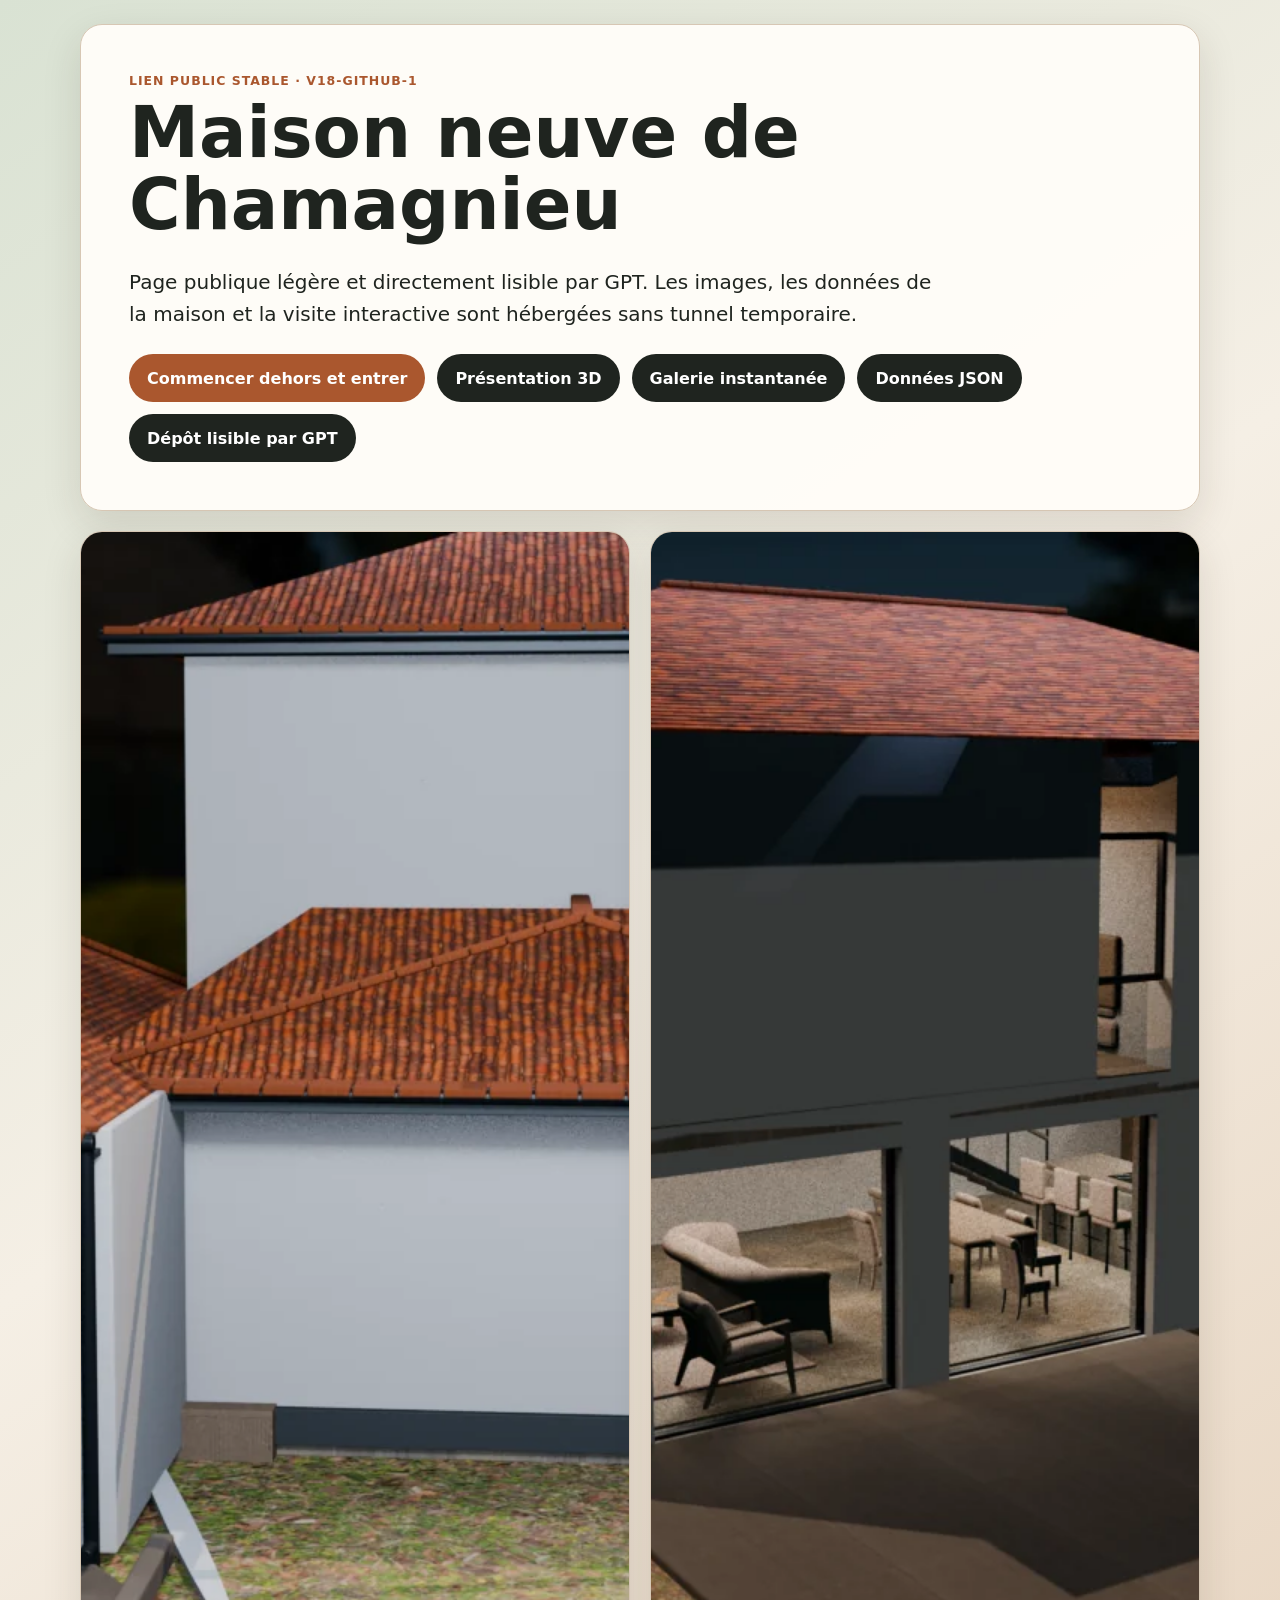
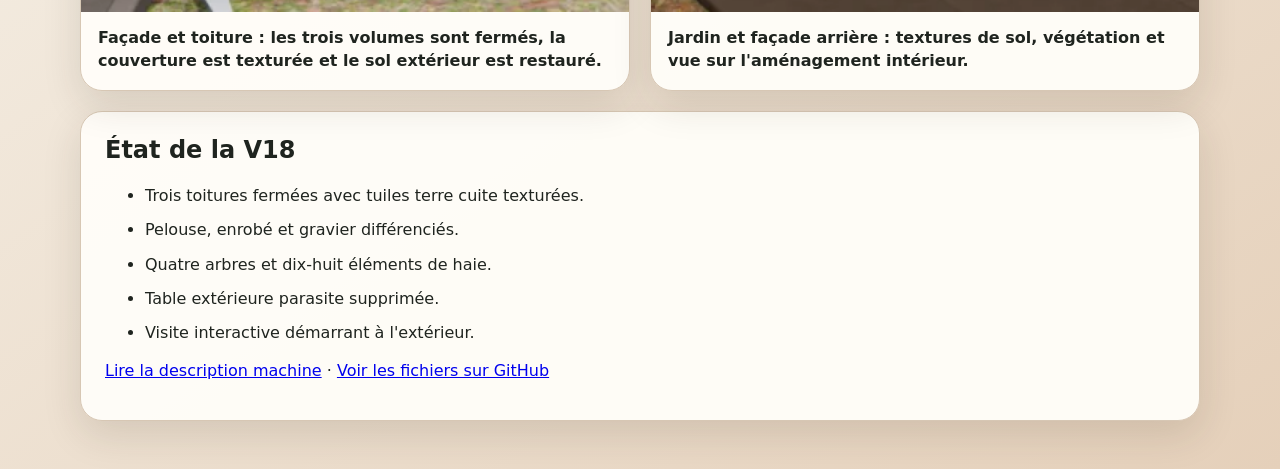
==== index.html @ 70bec7d0 "Publier la maison Chamagnieu V18 pour GPT" ====
<!doctype html>
<html lang="fr">
<head>
<meta charset="utf-8"><meta name="viewport" content="width=device-width,initial-scale=1,viewport-fit=cover">
<title>Maison de Chamagnieu V18</title>
<meta name="description" content="Maison de Chamagnieu V18 : toiture complète, sols extérieurs texturés, images directes et visite 3D depuis l'extérieur.">
<link rel="canonical" href="https://ramanaru.github.io/chamagnieu/"><meta property="og:type" content="website"><meta property="og:title" content="Maison de Chamagnieu V18"><meta property="og:description" content="Page publique stable avec images directes et visite 3D."><meta property="og:image" content="https://ramanaru.github.io/chamagnieu/images/v18-facade-roof-ground.webp"><meta property="og:url" content="https://ramanaru.github.io/chamagnieu/">
<script type="application/ld+json">{"@context": "https://schema.org", "@type": "House", "name": "Maison neuve de Chamagnieu — logement 6", "description": "Maison V18 avec toiture complète, sols extérieurs restaurés, textures, arbres, haies et visite commençant à l’extérieur.", "url": "https://ramanaru.github.io/chamagnieu/", "image": ["https://ramanaru.github.io/chamagnieu/images/v18-facade-roof-ground.webp", "https://ramanaru.github.io/chamagnieu/images/v18-jardin-textures.webp"], "subjectOf": {"@type": "3DModel", "name": "Chamagnieu V18", "encodingFormat": "model/gltf-binary", "contentUrl": "https://raw.githubusercontent.com/ramanaru/chamagnieu/main/shared/Chamagnieu_V18_ROOF_GROUND_REALISM.glb"}}</script>
<style>
:root{--ink:#1f241f;--paper:#f5efe5;--card:#fffdf8;--accent:#aa572e;--line:#d7c7b4}*{box-sizing:border-box}body{margin:0;font-family:Inter,system-ui,-apple-system,"Segoe UI",sans-serif;color:var(--ink);background:linear-gradient(145deg,#d9e2d3,var(--paper) 44%,#e5d0ba)}main{width:min(1120px,calc(100% - 28px));margin:24px auto 48px}header,.card{background:rgba(255,253,248,.97);border:1px solid var(--line);border-radius:22px;box-shadow:0 14px 38px rgba(48,38,25,.13)}header{padding:clamp(22px,5vw,48px)}.eyebrow{margin:0 0 10px;color:var(--accent);font-weight:800;letter-spacing:.08em;text-transform:uppercase;font-size:.78rem}h1{margin:.1em 0 .35em;font-size:clamp(2rem,5.5vw,4.5rem);line-height:1.02}.lead{max-width:820px;font-size:clamp(1rem,2vw,1.25rem);line-height:1.6}nav{display:flex;flex-wrap:wrap;gap:12px;margin-top:24px}a.button{display:inline-flex;min-height:48px;align-items:center;justify-content:center;padding:12px 18px;border-radius:999px;background:var(--ink);color:#fff;text-decoration:none;font-weight:750}a.primary{background:var(--accent)}.grid{display:grid;grid-template-columns:repeat(2,minmax(0,1fr));gap:20px;margin-top:20px}figure{margin:0;overflow:hidden}figure img{display:block;width:100%;aspect-ratio:4/3;object-fit:cover;background:#ddd}figcaption{padding:15px 17px 18px;font-weight:700;line-height:1.4}.details{margin-top:20px;padding:24px}.details h2{margin-top:0}.details li{margin:.7em 0;line-height:1.45}@media(max-width:740px){main{width:min(100% - 18px,1120px);margin-top:9px}.grid{grid-template-columns:1fr}header,.card{border-radius:16px}nav a{width:100%}}
</style></head>
<body><main><header><p class="eyebrow">Lien public stable · V18-GITHUB-1</p><h1>Maison neuve de Chamagnieu</h1><p class="lead">Page publique légère et directement lisible par GPT. Les images, les données de la maison et la visite interactive sont hébergées sans tunnel temporaire.</p><nav aria-label="Accès à la maison"><a class="button primary" href="./visite/">Commencer dehors et entrer</a><a class="button" href="./presentation/">Présentation 3D</a><a class="button" href="./rapide/">Galerie instantanée</a><a class="button" href="./house.json">Données JSON</a><a class="button" href="https://github.com/ramanaru/chamagnieu">Dépôt lisible par GPT</a></nav></header>
<section class="grid" aria-label="Images de la maison"><figure class="card"><img src="./images/v18-facade-roof-ground.webp" alt="Maison de Chamagnieu avec toiture complète en tuiles et sols extérieurs texturés" width="1440" height="1080"><figcaption>Façade et toiture : les trois volumes sont fermés, la couverture est texturée et le sol extérieur est restauré.</figcaption></figure><figure class="card"><img src="./images/v18-jardin-textures.webp" alt="Jardin et façade arrière de la maison de Chamagnieu" width="1440" height="1080"><figcaption>Jardin et façade arrière : textures de sol, végétation et vue sur l'aménagement intérieur.</figcaption></figure></section>
<section class="card details"><h2>État de la V18</h2><ul><li>Trois toitures fermées avec tuiles terre cuite texturées.</li><li>Pelouse, enrobé et gravier différenciés.</li><li>Quatre arbres et dix-huit éléments de haie.</li><li>Table extérieure parasite supprimée.</li><li>Visite interactive démarrant à l'extérieur.</li></ul><p><a href="./house.json">Lire la description machine</a> · <a href="https://github.com/ramanaru/chamagnieu">Voir les fichiers sur GitHub</a></p></section></main></body></html>
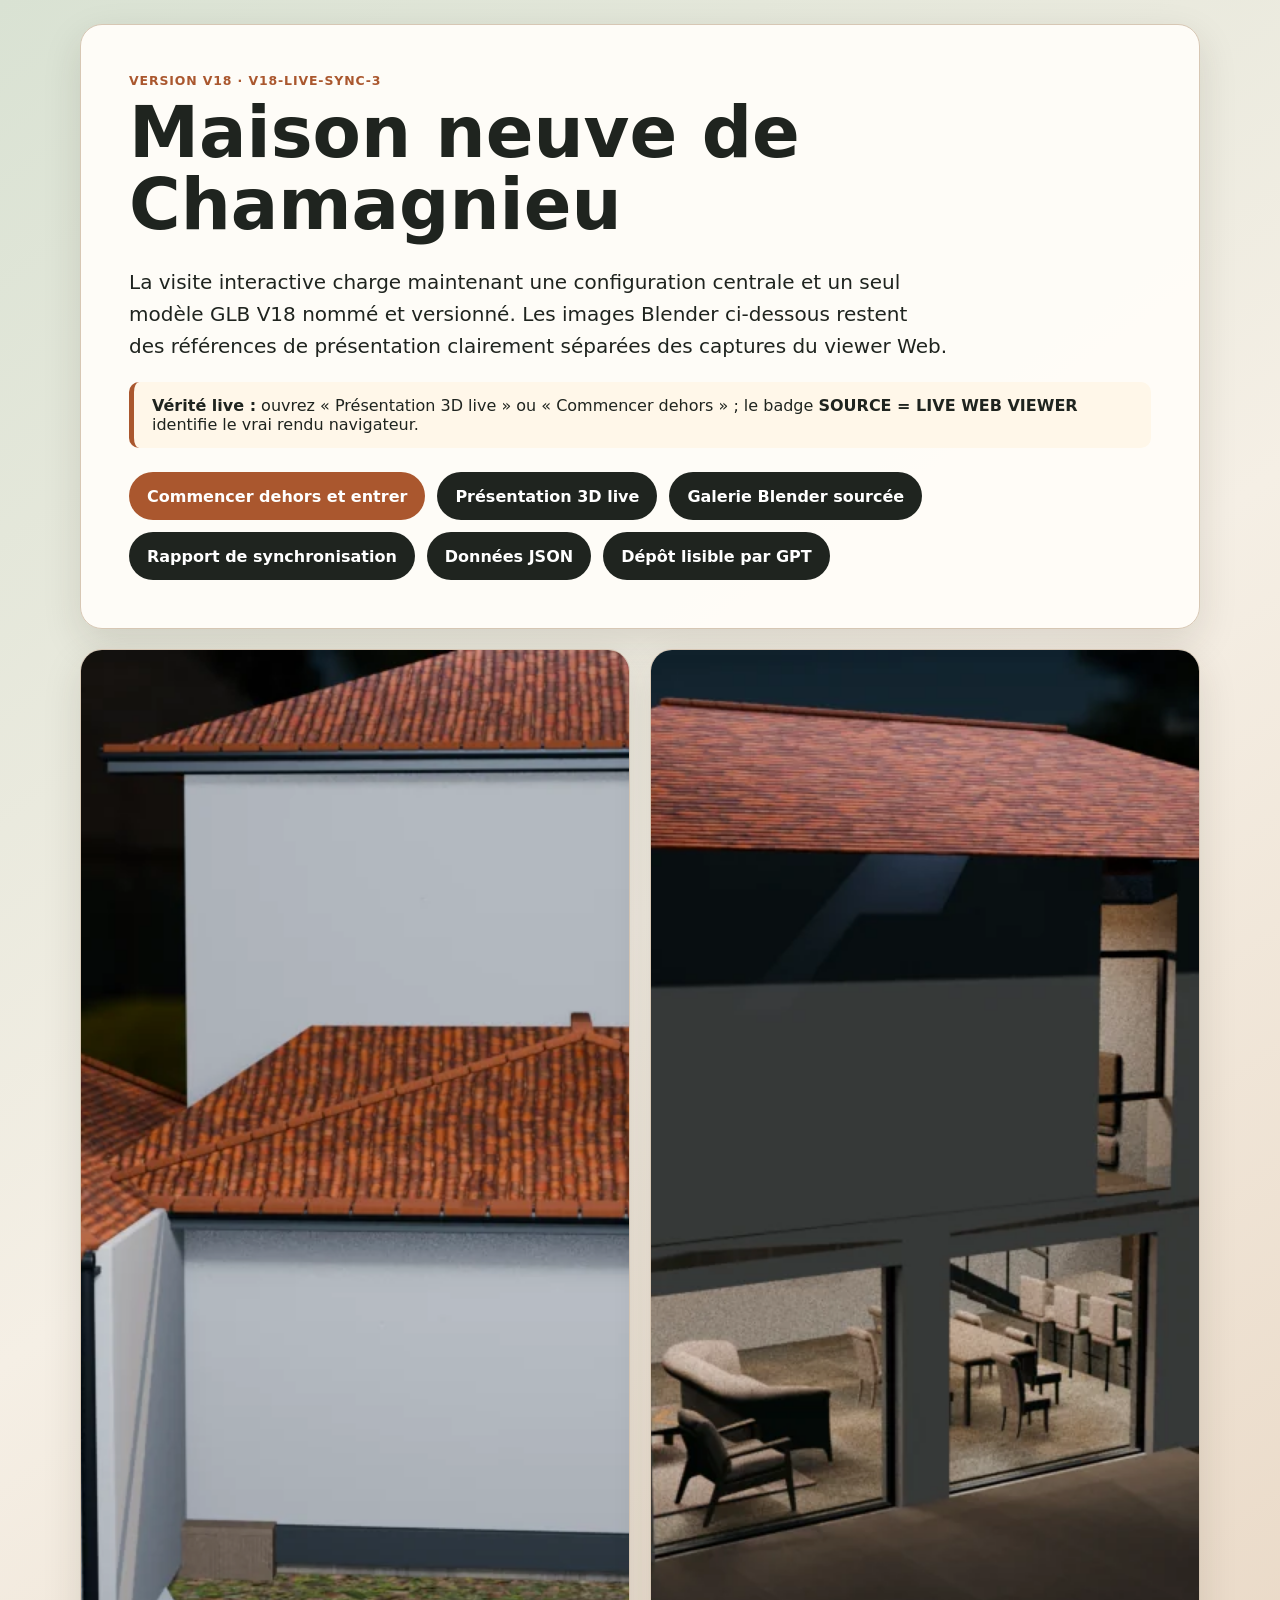
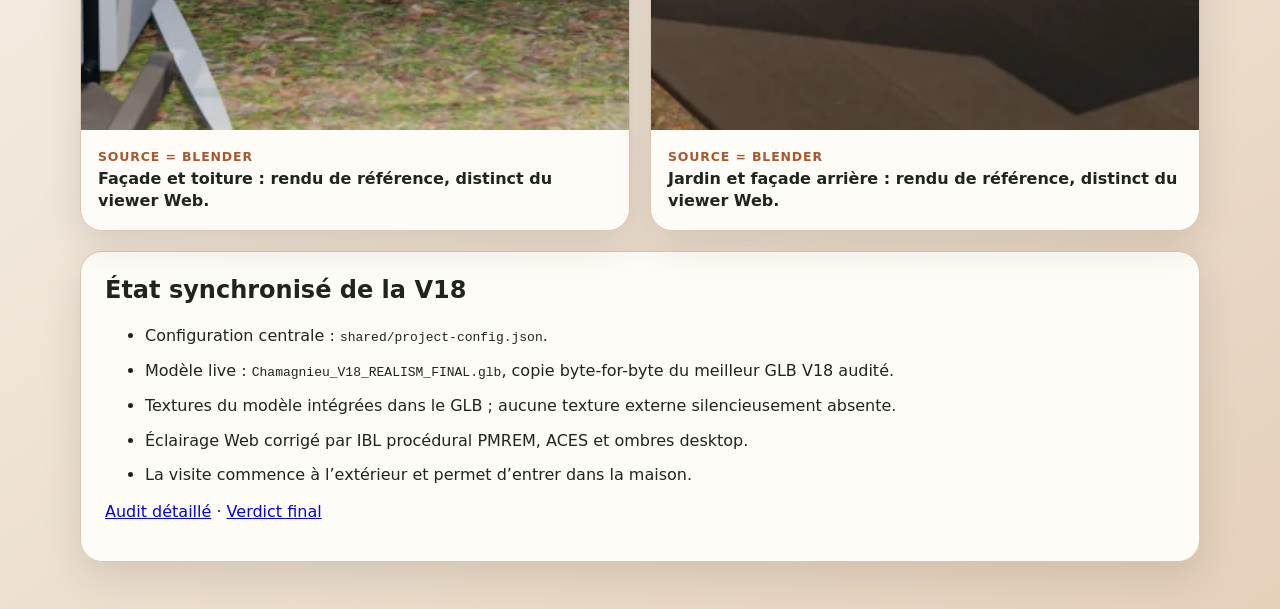
==== commit fbe3696b: "Synchroniser la visite Chamagnieu V18" ====
--- a/index.html
+++ b/index.html
@@ -1,14 +1,14 @@
 <!doctype html>
-<html lang="fr">
+<html lang="fr" data-project-config="./shared/project-config.json">
 <head>
 <meta charset="utf-8"><meta name="viewport" content="width=device-width,initial-scale=1,viewport-fit=cover">
-<title>Maison de Chamagnieu V18</title>
-<meta name="description" content="Maison de Chamagnieu V18 : toiture complète, sols extérieurs texturés, images directes et visite 3D depuis l'extérieur.">
-<link rel="canonical" href="https://ramanaru.github.io/chamagnieu/"><meta property="og:type" content="website"><meta property="og:title" content="Maison de Chamagnieu V18"><meta property="og:description" content="Page publique stable avec images directes et visite 3D."><meta property="og:image" content="https://ramanaru.github.io/chamagnieu/images/v18-facade-roof-ground.webp"><meta property="og:url" content="https://ramanaru.github.io/chamagnieu/">
-<script type="application/ld+json">{"@context": "https://schema.org", "@type": "House", "name": "Maison neuve de Chamagnieu — logement 6", "description": "Maison V18 avec toiture complète, sols extérieurs restaurés, textures, arbres, haies et visite commençant à l’extérieur.", "url": "https://ramanaru.github.io/chamagnieu/", "image": ["https://ramanaru.github.io/chamagnieu/images/v18-facade-roof-ground.webp", "https://ramanaru.github.io/chamagnieu/images/v18-jardin-textures.webp"], "subjectOf": {"@type": "3DModel", "name": "Chamagnieu V18", "encodingFormat": "model/gltf-binary", "contentUrl": "https://raw.githubusercontent.com/ramanaru/chamagnieu/main/shared/Chamagnieu_V18_ROOF_GROUND_REALISM.glb"}}</script>
+<title>Maison de Chamagnieu V18 — source Web vérifiée</title><link rel="icon" href="./favicon.ico">
+<meta name="description" content="Maison de Chamagnieu V18 : page publique, sources des images explicites et visite Web synchronisée sur un GLB V18 unique.">
+<link rel="canonical" href="https://ramanaru.github.io/chamagnieu/"><meta property="og:type" content="website"><meta property="og:title" content="Maison de Chamagnieu V18"><meta property="og:description" content="Page publique stable avec sources distinctes et visite Web V18 vérifiée."><meta property="og:image" content="https://ramanaru.github.io/chamagnieu/images/v18-facade-roof-ground.webp"><meta property="og:url" content="https://ramanaru.github.io/chamagnieu/">
+<script type="application/ld+json">{"@context":"https://schema.org","@type":"House","name":"Maison neuve de Chamagnieu — logement 6","description":"Maison V18, visite Web synchronisée et galerie Blender clairement identifiée.","url":"https://ramanaru.github.io/chamagnieu/","image":["https://ramanaru.github.io/chamagnieu/images/v18-facade-roof-ground.webp","https://ramanaru.github.io/chamagnieu/images/v18-jardin-textures.webp"],"subjectOf":{"@type":"3DModel","name":"Chamagnieu V18 REALISM FINAL","encodingFormat":"model/gltf-binary","contentUrl":"https://raw.githubusercontent.com/ramanaru/chamagnieu/main/shared/Chamagnieu_V18_REALISM_FINAL.glb"}}</script>
 <style>
-:root{--ink:#1f241f;--paper:#f5efe5;--card:#fffdf8;--accent:#aa572e;--line:#d7c7b4}*{box-sizing:border-box}body{margin:0;font-family:Inter,system-ui,-apple-system,"Segoe UI",sans-serif;color:var(--ink);background:linear-gradient(145deg,#d9e2d3,var(--paper) 44%,#e5d0ba)}main{width:min(1120px,calc(100% - 28px));margin:24px auto 48px}header,.card{background:rgba(255,253,248,.97);border:1px solid var(--line);border-radius:22px;box-shadow:0 14px 38px rgba(48,38,25,.13)}header{padding:clamp(22px,5vw,48px)}.eyebrow{margin:0 0 10px;color:var(--accent);font-weight:800;letter-spacing:.08em;text-transform:uppercase;font-size:.78rem}h1{margin:.1em 0 .35em;font-size:clamp(2rem,5.5vw,4.5rem);line-height:1.02}.lead{max-width:820px;font-size:clamp(1rem,2vw,1.25rem);line-height:1.6}nav{display:flex;flex-wrap:wrap;gap:12px;margin-top:24px}a.button{display:inline-flex;min-height:48px;align-items:center;justify-content:center;padding:12px 18px;border-radius:999px;background:var(--ink);color:#fff;text-decoration:none;font-weight:750}a.primary{background:var(--accent)}.grid{display:grid;grid-template-columns:repeat(2,minmax(0,1fr));gap:20px;margin-top:20px}figure{margin:0;overflow:hidden}figure img{display:block;width:100%;aspect-ratio:4/3;object-fit:cover;background:#ddd}figcaption{padding:15px 17px 18px;font-weight:700;line-height:1.4}.details{margin-top:20px;padding:24px}.details h2{margin-top:0}.details li{margin:.7em 0;line-height:1.45}@media(max-width:740px){main{width:min(100% - 18px,1120px);margin-top:9px}.grid{grid-template-columns:1fr}header,.card{border-radius:16px}nav a{width:100%}}
+:root{--ink:#1f241f;--paper:#f5efe5;--card:#fffdf8;--accent:#aa572e;--line:#d7c7b4}*{box-sizing:border-box}body{margin:0;font-family:Inter,system-ui,-apple-system,"Segoe UI",sans-serif;color:var(--ink);background:linear-gradient(145deg,#d9e2d3,var(--paper) 44%,#e5d0ba)}main{width:min(1120px,calc(100% - 28px));margin:24px auto 48px}header,.card{background:rgba(255,253,248,.97);border:1px solid var(--line);border-radius:22px;box-shadow:0 14px 38px rgba(48,38,25,.13)}header{padding:clamp(22px,5vw,48px)}.eyebrow,.source{margin:0 0 10px;color:var(--accent);font-weight:850;letter-spacing:.07em;text-transform:uppercase;font-size:.78rem}h1{margin:.1em 0 .35em;font-size:clamp(2rem,5.5vw,4.5rem);line-height:1.02}.lead{max-width:820px;font-size:clamp(1rem,2vw,1.25rem);line-height:1.6}nav{display:flex;flex-wrap:wrap;gap:12px;margin-top:24px}a.button{display:inline-flex;min-height:48px;align-items:center;justify-content:center;padding:12px 18px;border-radius:999px;background:var(--ink);color:#fff;text-decoration:none;font-weight:750}a.primary{background:var(--accent)}.grid{display:grid;grid-template-columns:repeat(2,minmax(0,1fr));gap:20px;margin-top:20px}figure{margin:0;overflow:hidden}figure img{display:block;width:100%;aspect-ratio:4/3;object-fit:cover;background:#ddd}figcaption{padding:15px 17px 18px;font-weight:700;line-height:1.4}.details{margin-top:20px;padding:24px}.details h2{margin-top:0}.details li{margin:.7em 0;line-height:1.45}.notice{border-left:5px solid var(--accent);padding:14px 18px;background:#fff7e9;border-radius:10px;margin-top:18px}@media(max-width:740px){main{width:min(100% - 18px,1120px);margin-top:9px}.grid{grid-template-columns:1fr}header,.card{border-radius:16px}nav a{width:100%}}
 </style></head>
-<body><main><header><p class="eyebrow">Lien public stable · V18-GITHUB-1</p><h1>Maison neuve de Chamagnieu</h1><p class="lead">Page publique légère et directement lisible par GPT. Les images, les données de la maison et la visite interactive sont hébergées sans tunnel temporaire.</p><nav aria-label="Accès à la maison"><a class="button primary" href="./visite/">Commencer dehors et entrer</a><a class="button" href="./presentation/">Présentation 3D</a><a class="button" href="./rapide/">Galerie instantanée</a><a class="button" href="./house.json">Données JSON</a><a class="button" href="https://github.com/ramanaru/chamagnieu">Dépôt lisible par GPT</a></nav></header>
-<section class="grid" aria-label="Images de la maison"><figure class="card"><img src="./images/v18-facade-roof-ground.webp" alt="Maison de Chamagnieu avec toiture complète en tuiles et sols extérieurs texturés" width="1440" height="1080"><figcaption>Façade et toiture : les trois volumes sont fermés, la couverture est texturée et le sol extérieur est restauré.</figcaption></figure><figure class="card"><img src="./images/v18-jardin-textures.webp" alt="Jardin et façade arrière de la maison de Chamagnieu" width="1440" height="1080"><figcaption>Jardin et façade arrière : textures de sol, végétation et vue sur l'aménagement intérieur.</figcaption></figure></section>
-<section class="card details"><h2>État de la V18</h2><ul><li>Trois toitures fermées avec tuiles terre cuite texturées.</li><li>Pelouse, enrobé et gravier différenciés.</li><li>Quatre arbres et dix-huit éléments de haie.</li><li>Table extérieure parasite supprimée.</li><li>Visite interactive démarrant à l'extérieur.</li></ul><p><a href="./house.json">Lire la description machine</a> · <a href="https://github.com/ramanaru/chamagnieu">Voir les fichiers sur GitHub</a></p></section></main></body></html>+<body><main><header><p class="eyebrow">Version <span data-project-version>V18</span> · <span data-project-release>V18-LIVE-SYNC-3</span></p><h1>Maison neuve de Chamagnieu</h1><p class="lead">La visite interactive charge maintenant une configuration centrale et un seul modèle GLB V18 nommé et versionné. Les images Blender ci-dessous restent des références de présentation clairement séparées des captures du viewer Web.</p><p class="notice"><strong>Vérité live :</strong> ouvrez « Présentation 3D live » ou « Commencer dehors » ; le badge <strong>SOURCE = LIVE WEB VIEWER</strong> identifie le vrai rendu navigateur.</p><nav aria-label="Accès à la maison"><a class="button primary" href="./visite/">Commencer dehors et entrer</a><a class="button" href="./presentation/">Présentation 3D live</a><a class="button" href="./rapide/">Galerie Blender sourcée</a><a class="button" href="./validation/V18_LIVE_SYNC_REPORT.md">Rapport de synchronisation</a><a class="button" href="./house.json">Données JSON</a><a class="button" href="https://github.com/ramanaru/chamagnieu">Dépôt lisible par GPT</a></nav></header>
+<section class="grid" aria-label="Images de présentation Blender"><figure class="card"><img src="./images/v18-facade-roof-ground.webp" alt="Rendu Blender de la façade, toiture et sols extérieurs" width="1440" height="1080"><figcaption><span class="source">SOURCE = BLENDER</span><br>Façade et toiture : rendu de référence, distinct du viewer Web.</figcaption></figure><figure class="card"><img src="./images/v18-jardin-textures.webp" alt="Rendu Blender du jardin et de la façade arrière" width="1440" height="1080"><figcaption><span class="source">SOURCE = BLENDER</span><br>Jardin et façade arrière : rendu de référence, distinct du viewer Web.</figcaption></figure></section>
+<section class="card details"><h2>État synchronisé de la <span data-project-version>V18</span></h2><ul><li>Configuration centrale : <code>shared/project-config.json</code>.</li><li>Modèle live : <code>Chamagnieu_V18_REALISM_FINAL.glb</code>, copie byte-for-byte du meilleur GLB V18 audité.</li><li>Textures du modèle intégrées dans le GLB ; aucune texture externe silencieusement absente.</li><li>Éclairage Web corrigé par IBL procédural PMREM, ACES et ombres desktop.</li><li>La visite commence à l’extérieur et permet d’entrer dans la maison.</li></ul><p><a href="./audit/version-sync-report.md">Audit détaillé</a> · <a href="./validation/V18_LIVE_SYNC_REPORT.md">Verdict final</a></p></section></main><script type="module" src="./shared/page-version.js?release=v18-live-sync-3"></script></body></html>
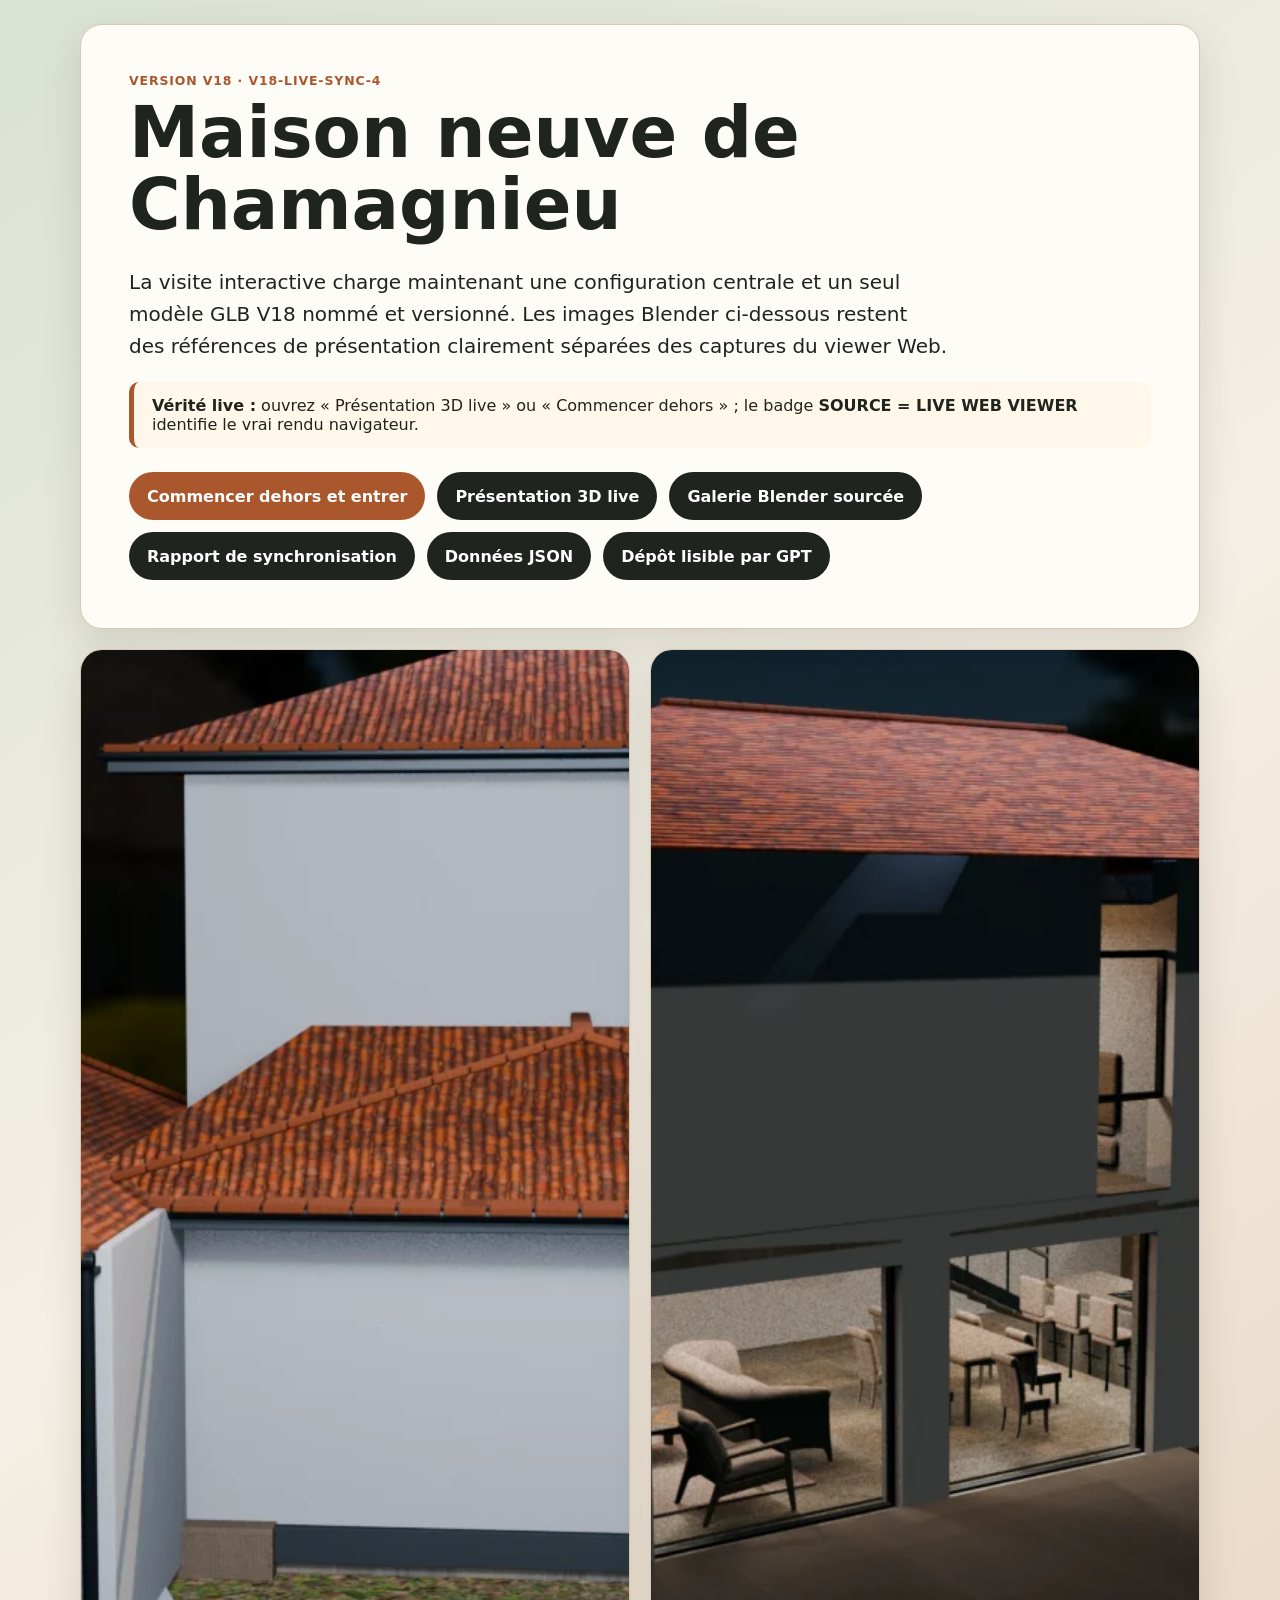
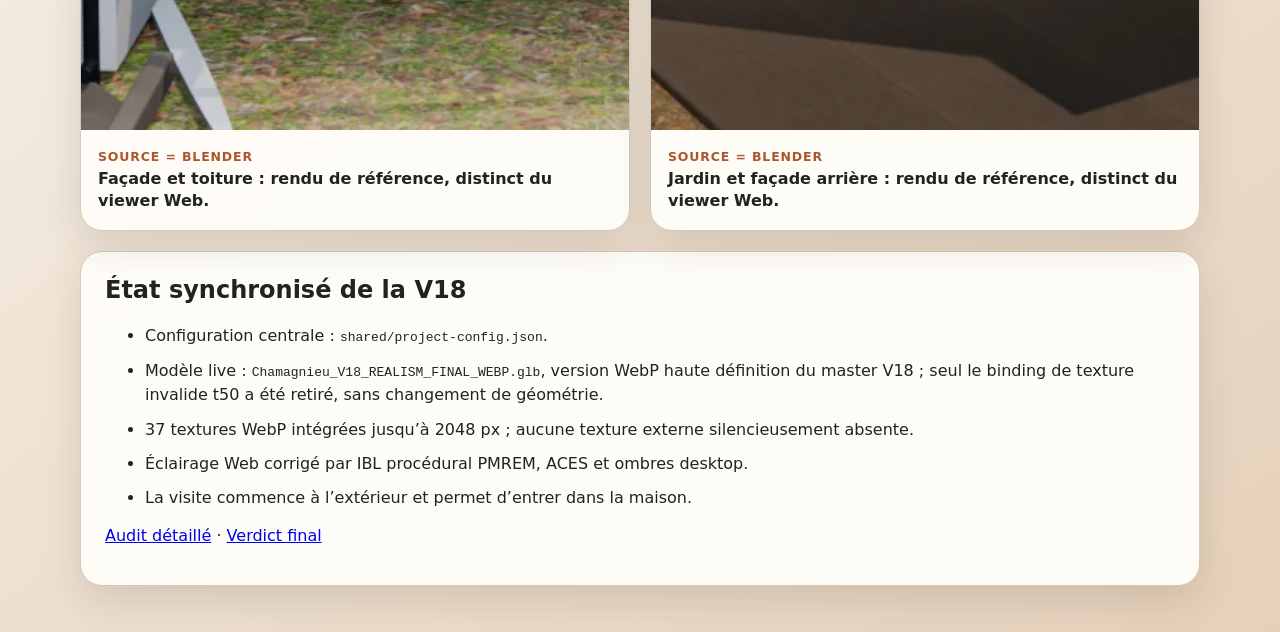
==== commit 5314d8de: "Restaurer les textures WebP V18 dans le viewer" ====
--- a/index.html
+++ b/index.html
@@ -5,10 +5,10 @@
 <title>Maison de Chamagnieu V18 — source Web vérifiée</title><link rel="icon" href="./favicon.ico">
 <meta name="description" content="Maison de Chamagnieu V18 : page publique, sources des images explicites et visite Web synchronisée sur un GLB V18 unique.">
 <link rel="canonical" href="https://ramanaru.github.io/chamagnieu/"><meta property="og:type" content="website"><meta property="og:title" content="Maison de Chamagnieu V18"><meta property="og:description" content="Page publique stable avec sources distinctes et visite Web V18 vérifiée."><meta property="og:image" content="https://ramanaru.github.io/chamagnieu/images/v18-facade-roof-ground.webp"><meta property="og:url" content="https://ramanaru.github.io/chamagnieu/">
-<script type="application/ld+json">{"@context":"https://schema.org","@type":"House","name":"Maison neuve de Chamagnieu — logement 6","description":"Maison V18, visite Web synchronisée et galerie Blender clairement identifiée.","url":"https://ramanaru.github.io/chamagnieu/","image":["https://ramanaru.github.io/chamagnieu/images/v18-facade-roof-ground.webp","https://ramanaru.github.io/chamagnieu/images/v18-jardin-textures.webp"],"subjectOf":{"@type":"3DModel","name":"Chamagnieu V18 REALISM FINAL","encodingFormat":"model/gltf-binary","contentUrl":"https://raw.githubusercontent.com/ramanaru/chamagnieu/main/shared/Chamagnieu_V18_REALISM_FINAL.glb"}}</script>
+<script type="application/ld+json">{"@context":"https://schema.org","@type":"House","name":"Maison neuve de Chamagnieu — logement 6","description":"Maison V18, visite Web synchronisée et galerie Blender clairement identifiée.","url":"https://ramanaru.github.io/chamagnieu/","image":["https://ramanaru.github.io/chamagnieu/images/v18-facade-roof-ground.webp","https://ramanaru.github.io/chamagnieu/images/v18-jardin-textures.webp"],"subjectOf":{"@type":"3DModel","name":"Chamagnieu V18 REALISM FINAL","encodingFormat":"model/gltf-binary","contentUrl":"https://raw.githubusercontent.com/ramanaru/chamagnieu/main/shared/Chamagnieu_V18_REALISM_FINAL_WEBP.glb"}}</script>
 <style>
 :root{--ink:#1f241f;--paper:#f5efe5;--card:#fffdf8;--accent:#aa572e;--line:#d7c7b4}*{box-sizing:border-box}body{margin:0;font-family:Inter,system-ui,-apple-system,"Segoe UI",sans-serif;color:var(--ink);background:linear-gradient(145deg,#d9e2d3,var(--paper) 44%,#e5d0ba)}main{width:min(1120px,calc(100% - 28px));margin:24px auto 48px}header,.card{background:rgba(255,253,248,.97);border:1px solid var(--line);border-radius:22px;box-shadow:0 14px 38px rgba(48,38,25,.13)}header{padding:clamp(22px,5vw,48px)}.eyebrow,.source{margin:0 0 10px;color:var(--accent);font-weight:850;letter-spacing:.07em;text-transform:uppercase;font-size:.78rem}h1{margin:.1em 0 .35em;font-size:clamp(2rem,5.5vw,4.5rem);line-height:1.02}.lead{max-width:820px;font-size:clamp(1rem,2vw,1.25rem);line-height:1.6}nav{display:flex;flex-wrap:wrap;gap:12px;margin-top:24px}a.button{display:inline-flex;min-height:48px;align-items:center;justify-content:center;padding:12px 18px;border-radius:999px;background:var(--ink);color:#fff;text-decoration:none;font-weight:750}a.primary{background:var(--accent)}.grid{display:grid;grid-template-columns:repeat(2,minmax(0,1fr));gap:20px;margin-top:20px}figure{margin:0;overflow:hidden}figure img{display:block;width:100%;aspect-ratio:4/3;object-fit:cover;background:#ddd}figcaption{padding:15px 17px 18px;font-weight:700;line-height:1.4}.details{margin-top:20px;padding:24px}.details h2{margin-top:0}.details li{margin:.7em 0;line-height:1.45}.notice{border-left:5px solid var(--accent);padding:14px 18px;background:#fff7e9;border-radius:10px;margin-top:18px}@media(max-width:740px){main{width:min(100% - 18px,1120px);margin-top:9px}.grid{grid-template-columns:1fr}header,.card{border-radius:16px}nav a{width:100%}}
 </style></head>
-<body><main><header><p class="eyebrow">Version <span data-project-version>V18</span> · <span data-project-release>V18-LIVE-SYNC-3</span></p><h1>Maison neuve de Chamagnieu</h1><p class="lead">La visite interactive charge maintenant une configuration centrale et un seul modèle GLB V18 nommé et versionné. Les images Blender ci-dessous restent des références de présentation clairement séparées des captures du viewer Web.</p><p class="notice"><strong>Vérité live :</strong> ouvrez « Présentation 3D live » ou « Commencer dehors » ; le badge <strong>SOURCE = LIVE WEB VIEWER</strong> identifie le vrai rendu navigateur.</p><nav aria-label="Accès à la maison"><a class="button primary" href="./visite/">Commencer dehors et entrer</a><a class="button" href="./presentation/">Présentation 3D live</a><a class="button" href="./rapide/">Galerie Blender sourcée</a><a class="button" href="./validation/V18_LIVE_SYNC_REPORT.md">Rapport de synchronisation</a><a class="button" href="./house.json">Données JSON</a><a class="button" href="https://github.com/ramanaru/chamagnieu">Dépôt lisible par GPT</a></nav></header>
+<body><main><header><p class="eyebrow">Version <span data-project-version>V18</span> · <span data-project-release>V18-LIVE-SYNC-4</span></p><h1>Maison neuve de Chamagnieu</h1><p class="lead">La visite interactive charge maintenant une configuration centrale et un seul modèle GLB V18 nommé et versionné. Les images Blender ci-dessous restent des références de présentation clairement séparées des captures du viewer Web.</p><p class="notice"><strong>Vérité live :</strong> ouvrez « Présentation 3D live » ou « Commencer dehors » ; le badge <strong>SOURCE = LIVE WEB VIEWER</strong> identifie le vrai rendu navigateur.</p><nav aria-label="Accès à la maison"><a class="button primary" href="./visite/?release=v18-live-sync-4">Commencer dehors et entrer</a><a class="button" href="./presentation/?release=v18-live-sync-4">Présentation 3D live</a><a class="button" href="./rapide/?release=v18-live-sync-4">Galerie Blender sourcée</a><a class="button" href="./validation/V18_LIVE_SYNC_REPORT.md">Rapport de synchronisation</a><a class="button" href="./house.json">Données JSON</a><a class="button" href="https://github.com/ramanaru/chamagnieu">Dépôt lisible par GPT</a></nav></header>
 <section class="grid" aria-label="Images de présentation Blender"><figure class="card"><img src="./images/v18-facade-roof-ground.webp" alt="Rendu Blender de la façade, toiture et sols extérieurs" width="1440" height="1080"><figcaption><span class="source">SOURCE = BLENDER</span><br>Façade et toiture : rendu de référence, distinct du viewer Web.</figcaption></figure><figure class="card"><img src="./images/v18-jardin-textures.webp" alt="Rendu Blender du jardin et de la façade arrière" width="1440" height="1080"><figcaption><span class="source">SOURCE = BLENDER</span><br>Jardin et façade arrière : rendu de référence, distinct du viewer Web.</figcaption></figure></section>
-<section class="card details"><h2>État synchronisé de la <span data-project-version>V18</span></h2><ul><li>Configuration centrale : <code>shared/project-config.json</code>.</li><li>Modèle live : <code>Chamagnieu_V18_REALISM_FINAL.glb</code>, copie byte-for-byte du meilleur GLB V18 audité.</li><li>Textures du modèle intégrées dans le GLB ; aucune texture externe silencieusement absente.</li><li>Éclairage Web corrigé par IBL procédural PMREM, ACES et ombres desktop.</li><li>La visite commence à l’extérieur et permet d’entrer dans la maison.</li></ul><p><a href="./audit/version-sync-report.md">Audit détaillé</a> · <a href="./validation/V18_LIVE_SYNC_REPORT.md">Verdict final</a></p></section></main><script type="module" src="./shared/page-version.js?release=v18-live-sync-3"></script></body></html>+<section class="card details"><h2>État synchronisé de la <span data-project-version>V18</span></h2><ul><li>Configuration centrale : <code>shared/project-config.json</code>.</li><li>Modèle live : <code>Chamagnieu_V18_REALISM_FINAL_WEBP.glb</code>, version WebP haute définition du master V18 ; seul le binding de texture invalide t50 a été retiré, sans changement de géométrie.</li><li>37 textures WebP intégrées jusqu’à 2048 px ; aucune texture externe silencieusement absente.</li><li>Éclairage Web corrigé par IBL procédural PMREM, ACES et ombres desktop.</li><li>La visite commence à l’extérieur et permet d’entrer dans la maison.</li></ul><p><a href="./audit/version-sync-report.md">Audit détaillé</a> · <a href="./validation/V18_LIVE_SYNC_REPORT.md">Verdict final</a></p></section></main><script type="module" src="./shared/page-version.js?release=v18-live-sync-4"></script></body></html>
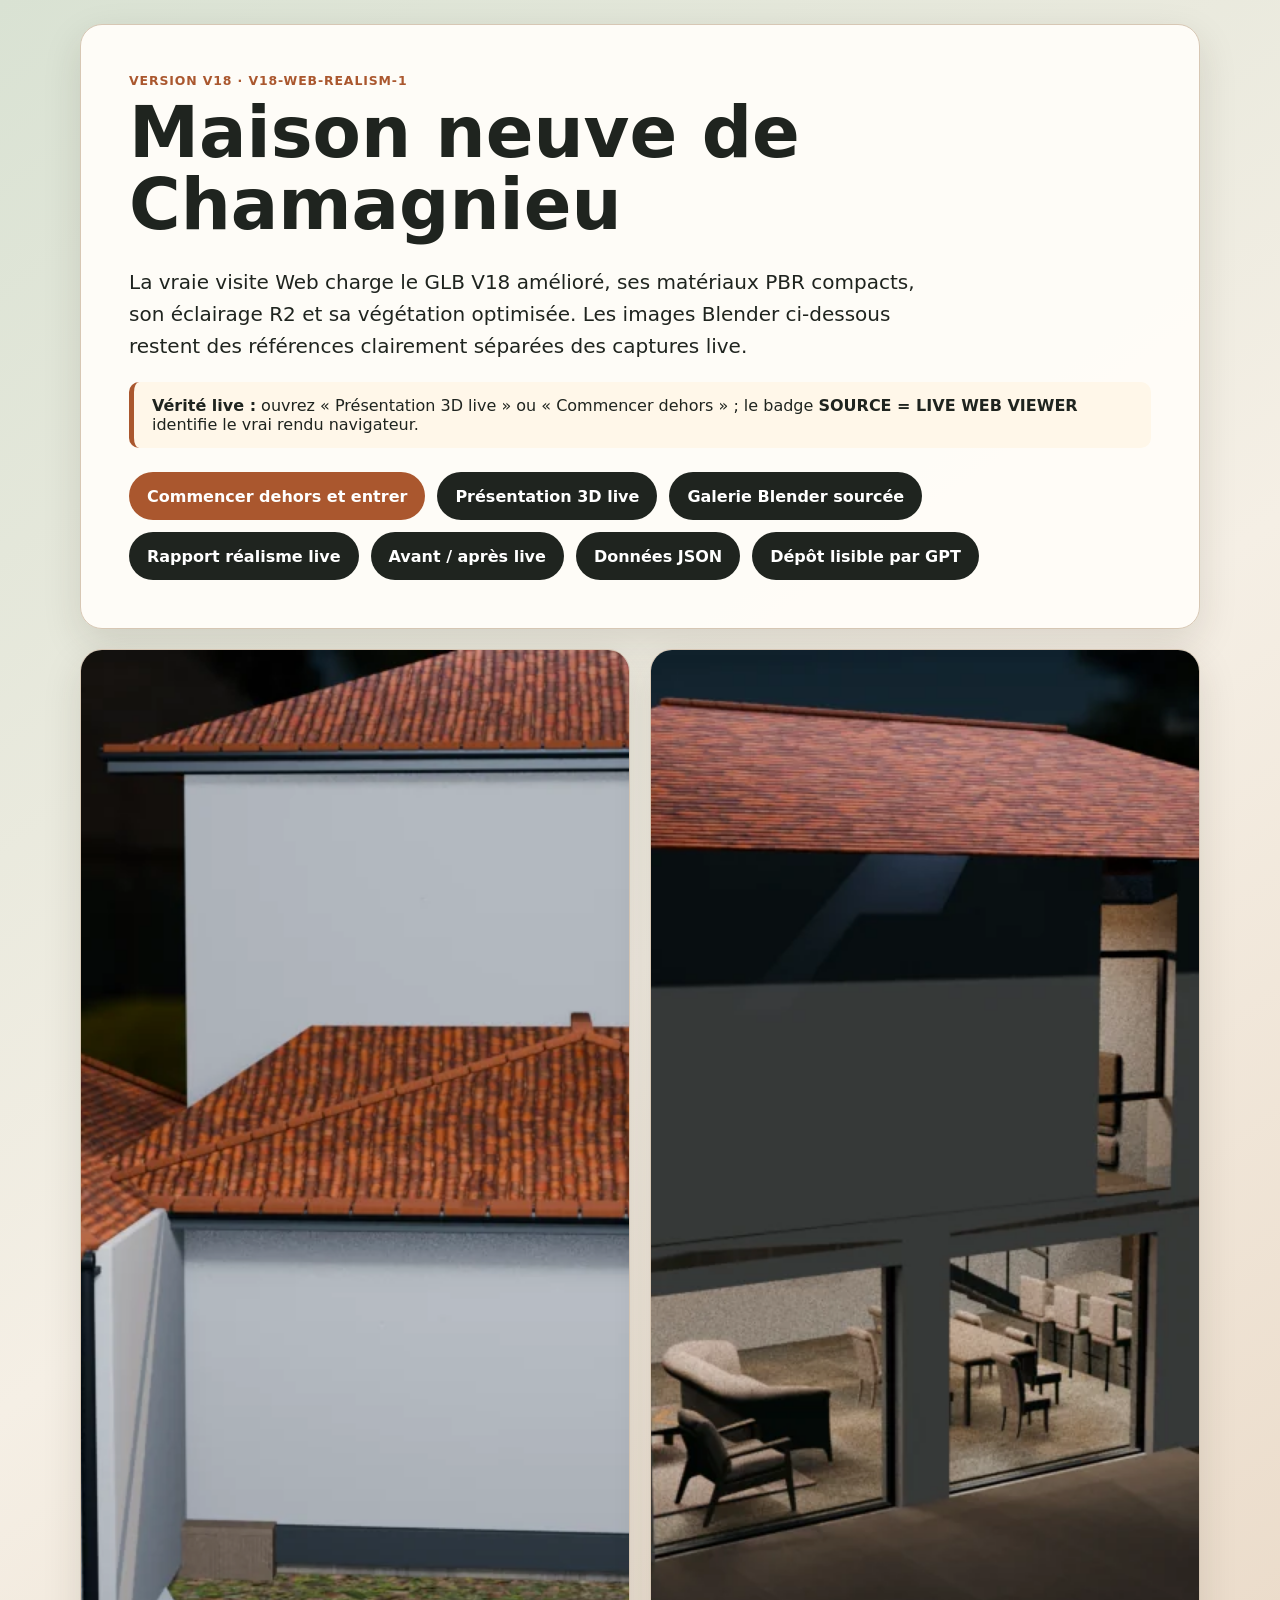
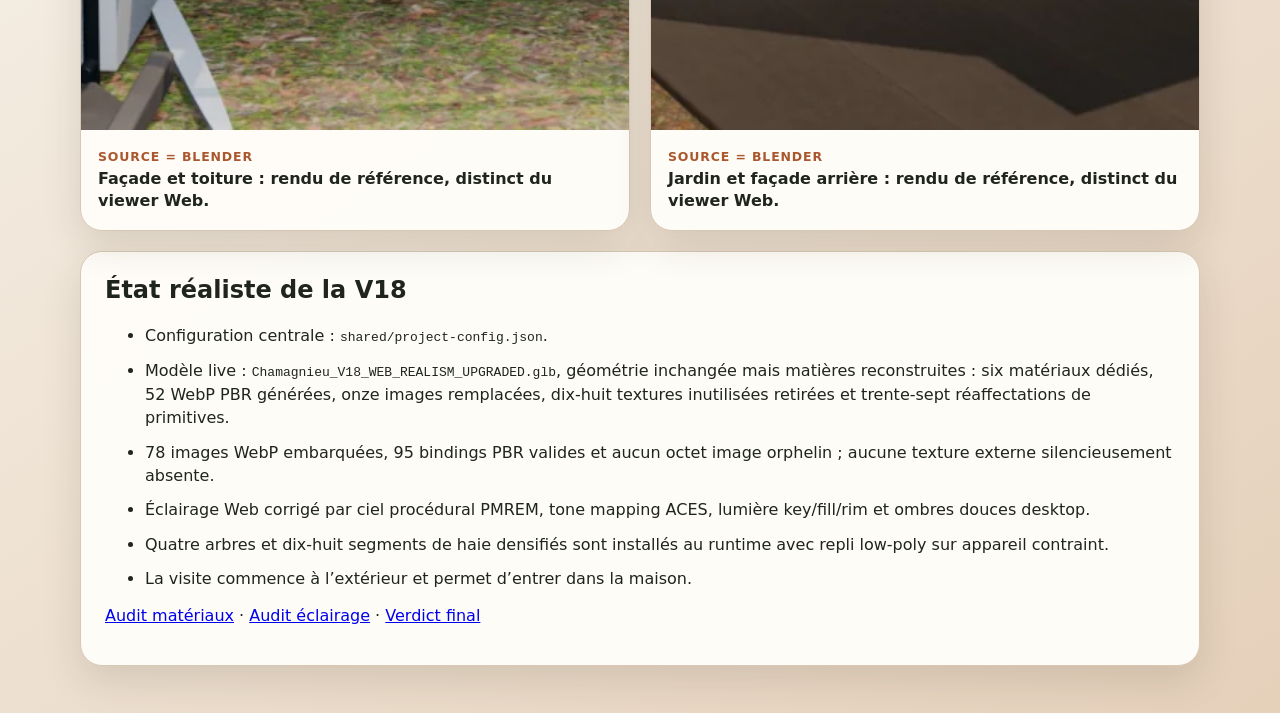
==== commit 56f4a6ce: "Améliorer le réalisme du viewer Web V18" ====
--- a/index.html
+++ b/index.html
@@ -5,10 +5,10 @@
 <title>Maison de Chamagnieu V18 — source Web vérifiée</title><link rel="icon" href="./favicon.ico">
 <meta name="description" content="Maison de Chamagnieu V18 : page publique, sources des images explicites et visite Web synchronisée sur un GLB V18 unique.">
 <link rel="canonical" href="https://ramanaru.github.io/chamagnieu/"><meta property="og:type" content="website"><meta property="og:title" content="Maison de Chamagnieu V18"><meta property="og:description" content="Page publique stable avec sources distinctes et visite Web V18 vérifiée."><meta property="og:image" content="https://ramanaru.github.io/chamagnieu/images/v18-facade-roof-ground.webp"><meta property="og:url" content="https://ramanaru.github.io/chamagnieu/">
-<script type="application/ld+json">{"@context":"https://schema.org","@type":"House","name":"Maison neuve de Chamagnieu — logement 6","description":"Maison V18, visite Web synchronisée et galerie Blender clairement identifiée.","url":"https://ramanaru.github.io/chamagnieu/","image":["https://ramanaru.github.io/chamagnieu/images/v18-facade-roof-ground.webp","https://ramanaru.github.io/chamagnieu/images/v18-jardin-textures.webp"],"subjectOf":{"@type":"3DModel","name":"Chamagnieu V18 REALISM FINAL","encodingFormat":"model/gltf-binary","contentUrl":"https://raw.githubusercontent.com/ramanaru/chamagnieu/main/shared/Chamagnieu_V18_REALISM_FINAL_WEBP.glb"}}</script>
+<script type="application/ld+json">{"@context":"https://schema.org","@type":"House","name":"Maison neuve de Chamagnieu — logement 6","description":"Maison V18, visite Web synchronisée et galerie Blender clairement identifiée.","url":"https://ramanaru.github.io/chamagnieu/","image":["https://ramanaru.github.io/chamagnieu/images/v18-facade-roof-ground.webp","https://ramanaru.github.io/chamagnieu/images/v18-jardin-textures.webp"],"subjectOf":{"@type":"3DModel","name":"Chamagnieu V18 WEB REALISM UPGRADED","encodingFormat":"model/gltf-binary","contentUrl":"https://raw.githubusercontent.com/ramanaru/chamagnieu/main/shared/Chamagnieu_V18_WEB_REALISM_UPGRADED.glb"}}</script>
 <style>
 :root{--ink:#1f241f;--paper:#f5efe5;--card:#fffdf8;--accent:#aa572e;--line:#d7c7b4}*{box-sizing:border-box}body{margin:0;font-family:Inter,system-ui,-apple-system,"Segoe UI",sans-serif;color:var(--ink);background:linear-gradient(145deg,#d9e2d3,var(--paper) 44%,#e5d0ba)}main{width:min(1120px,calc(100% - 28px));margin:24px auto 48px}header,.card{background:rgba(255,253,248,.97);border:1px solid var(--line);border-radius:22px;box-shadow:0 14px 38px rgba(48,38,25,.13)}header{padding:clamp(22px,5vw,48px)}.eyebrow,.source{margin:0 0 10px;color:var(--accent);font-weight:850;letter-spacing:.07em;text-transform:uppercase;font-size:.78rem}h1{margin:.1em 0 .35em;font-size:clamp(2rem,5.5vw,4.5rem);line-height:1.02}.lead{max-width:820px;font-size:clamp(1rem,2vw,1.25rem);line-height:1.6}nav{display:flex;flex-wrap:wrap;gap:12px;margin-top:24px}a.button{display:inline-flex;min-height:48px;align-items:center;justify-content:center;padding:12px 18px;border-radius:999px;background:var(--ink);color:#fff;text-decoration:none;font-weight:750}a.primary{background:var(--accent)}.grid{display:grid;grid-template-columns:repeat(2,minmax(0,1fr));gap:20px;margin-top:20px}figure{margin:0;overflow:hidden}figure img{display:block;width:100%;aspect-ratio:4/3;object-fit:cover;background:#ddd}figcaption{padding:15px 17px 18px;font-weight:700;line-height:1.4}.details{margin-top:20px;padding:24px}.details h2{margin-top:0}.details li{margin:.7em 0;line-height:1.45}.notice{border-left:5px solid var(--accent);padding:14px 18px;background:#fff7e9;border-radius:10px;margin-top:18px}@media(max-width:740px){main{width:min(100% - 18px,1120px);margin-top:9px}.grid{grid-template-columns:1fr}header,.card{border-radius:16px}nav a{width:100%}}
 </style></head>
-<body><main><header><p class="eyebrow">Version <span data-project-version>V18</span> · <span data-project-release>V18-LIVE-SYNC-4</span></p><h1>Maison neuve de Chamagnieu</h1><p class="lead">La visite interactive charge maintenant une configuration centrale et un seul modèle GLB V18 nommé et versionné. Les images Blender ci-dessous restent des références de présentation clairement séparées des captures du viewer Web.</p><p class="notice"><strong>Vérité live :</strong> ouvrez « Présentation 3D live » ou « Commencer dehors » ; le badge <strong>SOURCE = LIVE WEB VIEWER</strong> identifie le vrai rendu navigateur.</p><nav aria-label="Accès à la maison"><a class="button primary" href="./visite/?release=v18-live-sync-4">Commencer dehors et entrer</a><a class="button" href="./presentation/?release=v18-live-sync-4">Présentation 3D live</a><a class="button" href="./rapide/?release=v18-live-sync-4">Galerie Blender sourcée</a><a class="button" href="./validation/V18_LIVE_SYNC_REPORT.md">Rapport de synchronisation</a><a class="button" href="./house.json">Données JSON</a><a class="button" href="https://github.com/ramanaru/chamagnieu">Dépôt lisible par GPT</a></nav></header>
+<body><main><header><p class="eyebrow">Version <span data-project-version>V18</span> · <span data-project-release>V18-WEB-REALISM-1</span></p><h1>Maison neuve de Chamagnieu</h1><p class="lead">La vraie visite Web charge le GLB V18 amélioré, ses matériaux PBR compacts, son éclairage R2 et sa végétation optimisée. Les images Blender ci-dessous restent des références clairement séparées des captures live.</p><p class="notice"><strong>Vérité live :</strong> ouvrez « Présentation 3D live » ou « Commencer dehors » ; le badge <strong>SOURCE = LIVE WEB VIEWER</strong> identifie le vrai rendu navigateur.</p><nav aria-label="Accès à la maison"><a class="button primary" href="./visite/?release=v18-web-realism-1">Commencer dehors et entrer</a><a class="button" href="./presentation/?release=v18-web-realism-1">Présentation 3D live</a><a class="button" href="./rapide/?release=v18-web-realism-1">Galerie Blender sourcée</a><a class="button" href="./validation/V18_WEB_REALISM_FIX_REPORT.md">Rapport réalisme live</a><a class="button" href="./validation/live_before_after/01_facade_before_after.png">Avant / après live</a><a class="button" href="./house.json">Données JSON</a><a class="button" href="https://github.com/ramanaru/chamagnieu">Dépôt lisible par GPT</a></nav></header>
 <section class="grid" aria-label="Images de présentation Blender"><figure class="card"><img src="./images/v18-facade-roof-ground.webp" alt="Rendu Blender de la façade, toiture et sols extérieurs" width="1440" height="1080"><figcaption><span class="source">SOURCE = BLENDER</span><br>Façade et toiture : rendu de référence, distinct du viewer Web.</figcaption></figure><figure class="card"><img src="./images/v18-jardin-textures.webp" alt="Rendu Blender du jardin et de la façade arrière" width="1440" height="1080"><figcaption><span class="source">SOURCE = BLENDER</span><br>Jardin et façade arrière : rendu de référence, distinct du viewer Web.</figcaption></figure></section>
-<section class="card details"><h2>État synchronisé de la <span data-project-version>V18</span></h2><ul><li>Configuration centrale : <code>shared/project-config.json</code>.</li><li>Modèle live : <code>Chamagnieu_V18_REALISM_FINAL_WEBP.glb</code>, version WebP haute définition du master V18 ; seul le binding de texture invalide t50 a été retiré, sans changement de géométrie.</li><li>37 textures WebP intégrées jusqu’à 2048 px ; aucune texture externe silencieusement absente.</li><li>Éclairage Web corrigé par IBL procédural PMREM, ACES et ombres desktop.</li><li>La visite commence à l’extérieur et permet d’entrer dans la maison.</li></ul><p><a href="./audit/version-sync-report.md">Audit détaillé</a> · <a href="./validation/V18_LIVE_SYNC_REPORT.md">Verdict final</a></p></section></main><script type="module" src="./shared/page-version.js?release=v18-live-sync-4"></script></body></html>+<section class="card details"><h2>État réaliste de la <span data-project-version>V18</span></h2><ul><li>Configuration centrale : <code>shared/project-config.json</code>.</li><li>Modèle live : <code>Chamagnieu_V18_WEB_REALISM_UPGRADED.glb</code>, géométrie inchangée mais matières reconstruites : six matériaux dédiés, 52 WebP PBR générées, onze images remplacées, dix-huit textures inutilisées retirées et trente-sept réaffectations de primitives.</li><li>78 images WebP embarquées, 95 bindings PBR valides et aucun octet image orphelin ; aucune texture externe silencieusement absente.</li><li>Éclairage Web corrigé par ciel procédural PMREM, tone mapping ACES, lumière key/fill/rim et ombres douces desktop.</li><li>Quatre arbres et dix-huit segments de haie densifiés sont installés au runtime avec repli low-poly sur appareil contraint.</li><li>La visite commence à l’extérieur et permet d’entrer dans la maison.</li></ul><p><a href="./analysis/live_material_upgrade_plan.md">Audit matériaux</a> · <a href="./analysis/live_lighting_tuning.md">Audit éclairage</a> · <a href="./validation/V18_WEB_REALISM_FIX_REPORT.md">Verdict final</a></p></section></main><script type="module" src="./shared/page-version.js?release=v18-web-realism-1"></script></body></html>
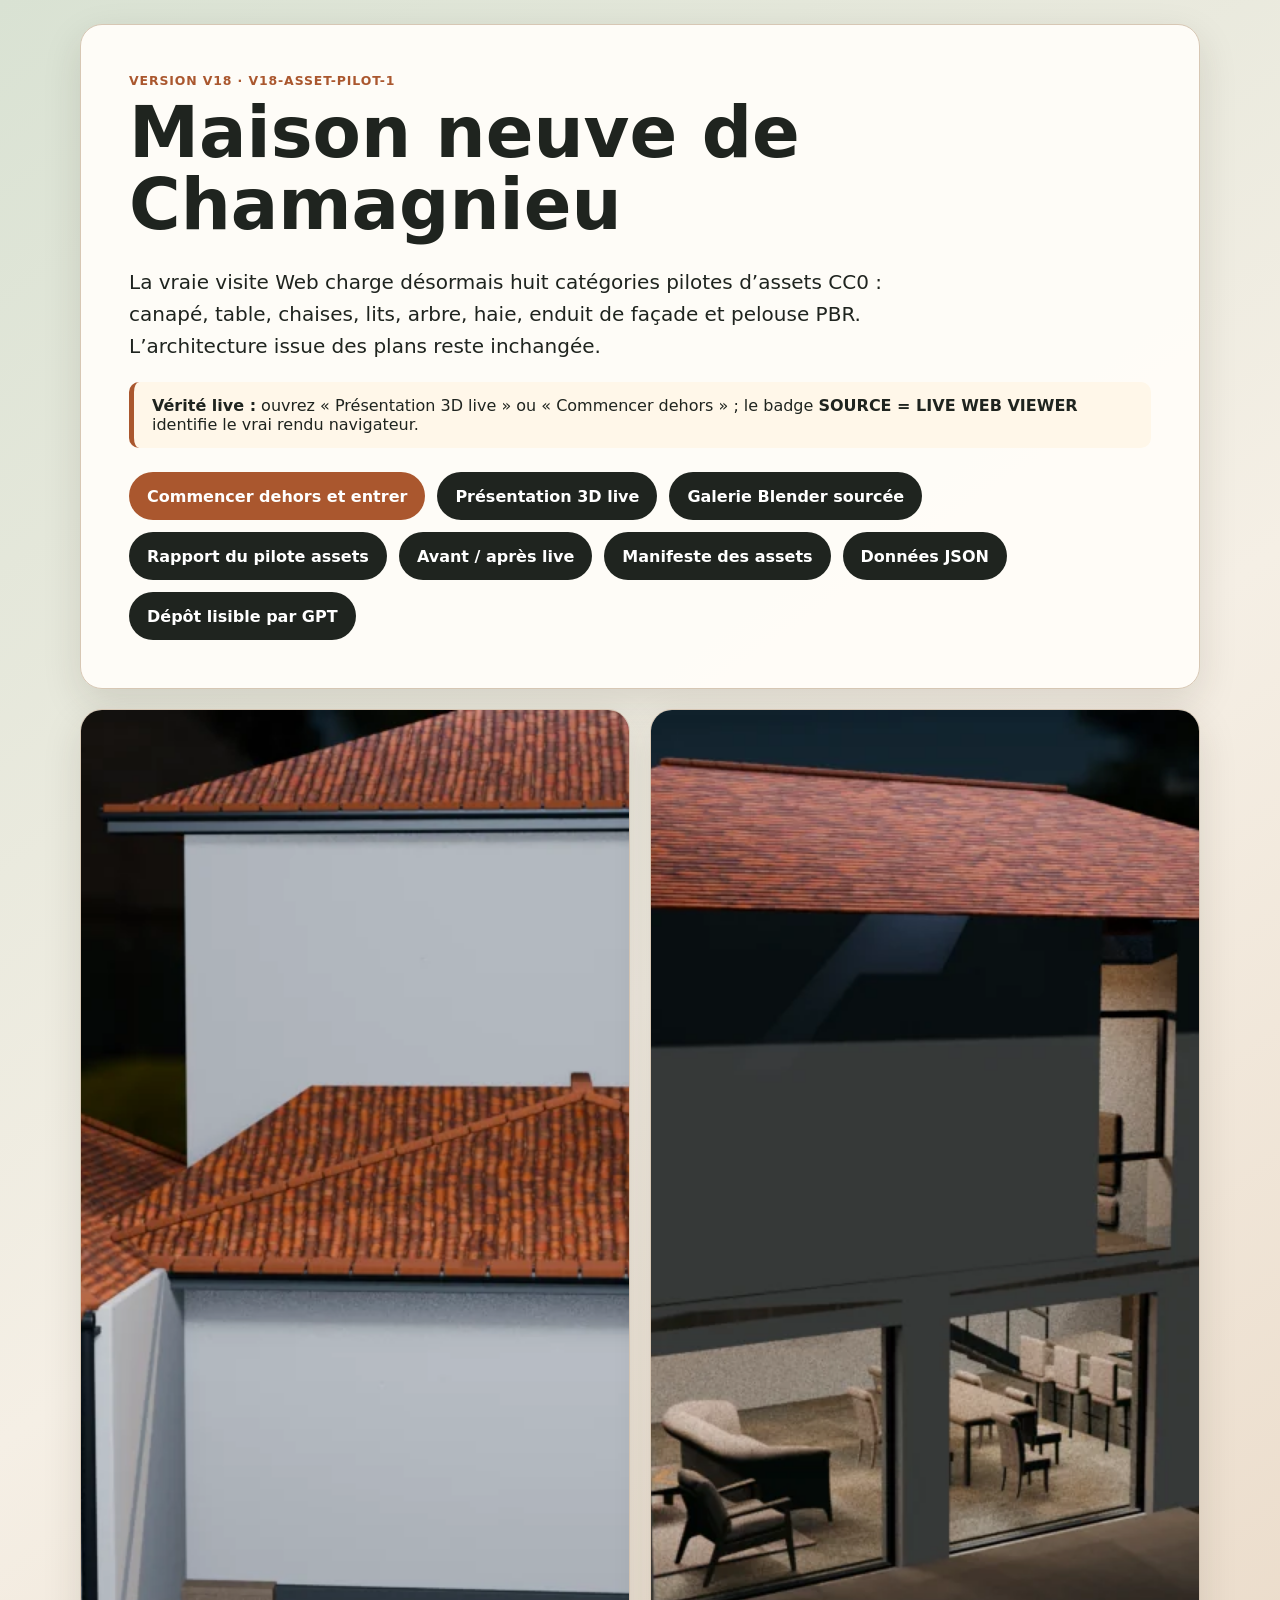
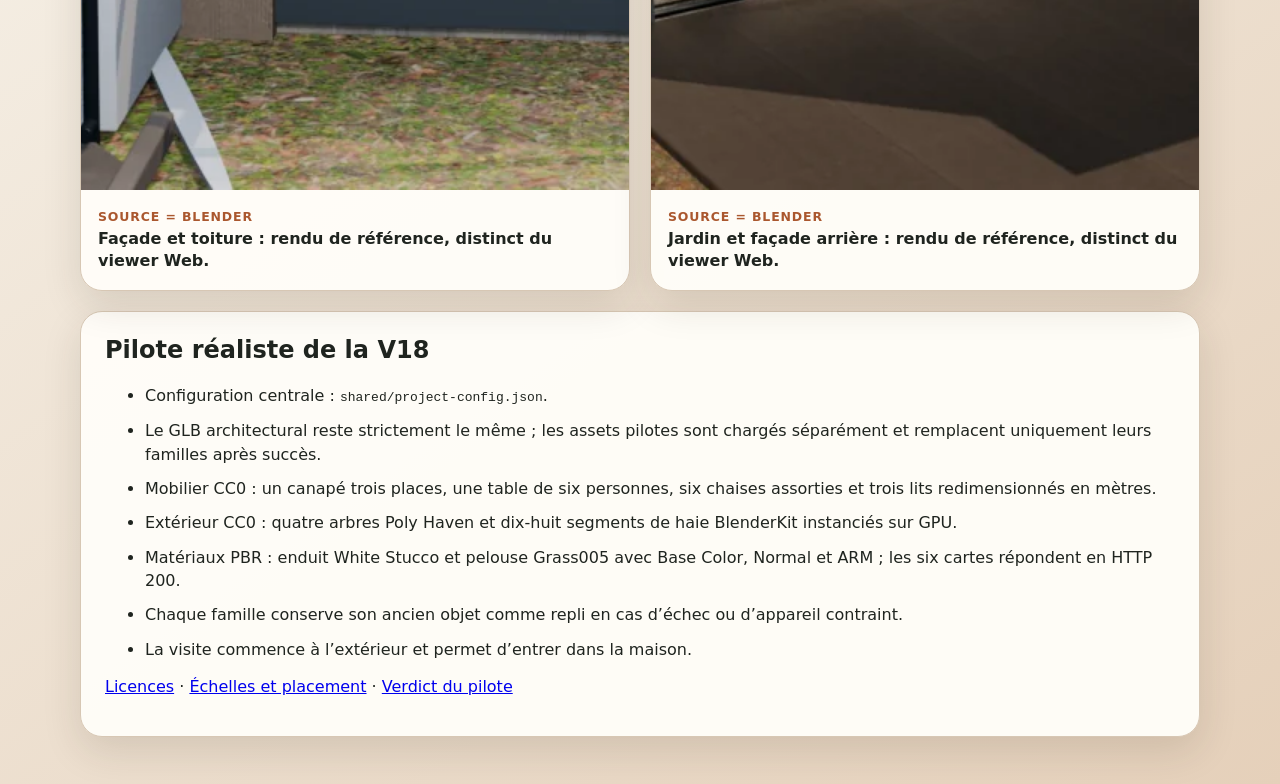
==== commit 38baad22: "Intégrer le pilote d’assets CC0 réalistes V18" ====
--- a/index.html
+++ b/index.html
@@ -9,6 +9,6 @@
 <style>
 :root{--ink:#1f241f;--paper:#f5efe5;--card:#fffdf8;--accent:#aa572e;--line:#d7c7b4}*{box-sizing:border-box}body{margin:0;font-family:Inter,system-ui,-apple-system,"Segoe UI",sans-serif;color:var(--ink);background:linear-gradient(145deg,#d9e2d3,var(--paper) 44%,#e5d0ba)}main{width:min(1120px,calc(100% - 28px));margin:24px auto 48px}header,.card{background:rgba(255,253,248,.97);border:1px solid var(--line);border-radius:22px;box-shadow:0 14px 38px rgba(48,38,25,.13)}header{padding:clamp(22px,5vw,48px)}.eyebrow,.source{margin:0 0 10px;color:var(--accent);font-weight:850;letter-spacing:.07em;text-transform:uppercase;font-size:.78rem}h1{margin:.1em 0 .35em;font-size:clamp(2rem,5.5vw,4.5rem);line-height:1.02}.lead{max-width:820px;font-size:clamp(1rem,2vw,1.25rem);line-height:1.6}nav{display:flex;flex-wrap:wrap;gap:12px;margin-top:24px}a.button{display:inline-flex;min-height:48px;align-items:center;justify-content:center;padding:12px 18px;border-radius:999px;background:var(--ink);color:#fff;text-decoration:none;font-weight:750}a.primary{background:var(--accent)}.grid{display:grid;grid-template-columns:repeat(2,minmax(0,1fr));gap:20px;margin-top:20px}figure{margin:0;overflow:hidden}figure img{display:block;width:100%;aspect-ratio:4/3;object-fit:cover;background:#ddd}figcaption{padding:15px 17px 18px;font-weight:700;line-height:1.4}.details{margin-top:20px;padding:24px}.details h2{margin-top:0}.details li{margin:.7em 0;line-height:1.45}.notice{border-left:5px solid var(--accent);padding:14px 18px;background:#fff7e9;border-radius:10px;margin-top:18px}@media(max-width:740px){main{width:min(100% - 18px,1120px);margin-top:9px}.grid{grid-template-columns:1fr}header,.card{border-radius:16px}nav a{width:100%}}
 </style></head>
-<body><main><header><p class="eyebrow">Version <span data-project-version>V18</span> · <span data-project-release>V18-WEB-REALISM-1</span></p><h1>Maison neuve de Chamagnieu</h1><p class="lead">La vraie visite Web charge le GLB V18 amélioré, ses matériaux PBR compacts, son éclairage R2 et sa végétation optimisée. Les images Blender ci-dessous restent des références clairement séparées des captures live.</p><p class="notice"><strong>Vérité live :</strong> ouvrez « Présentation 3D live » ou « Commencer dehors » ; le badge <strong>SOURCE = LIVE WEB VIEWER</strong> identifie le vrai rendu navigateur.</p><nav aria-label="Accès à la maison"><a class="button primary" href="./visite/?release=v18-web-realism-1">Commencer dehors et entrer</a><a class="button" href="./presentation/?release=v18-web-realism-1">Présentation 3D live</a><a class="button" href="./rapide/?release=v18-web-realism-1">Galerie Blender sourcée</a><a class="button" href="./validation/V18_WEB_REALISM_FIX_REPORT.md">Rapport réalisme live</a><a class="button" href="./validation/live_before_after/01_facade_before_after.png">Avant / après live</a><a class="button" href="./house.json">Données JSON</a><a class="button" href="https://github.com/ramanaru/chamagnieu">Dépôt lisible par GPT</a></nav></header>
+<body><main><header><p class="eyebrow">Version <span data-project-version>V18</span> · <span data-project-release>V18-ASSET-PILOT-1</span></p><h1>Maison neuve de Chamagnieu</h1><p class="lead">La vraie visite Web charge désormais huit catégories pilotes d’assets CC0 : canapé, table, chaises, lits, arbre, haie, enduit de façade et pelouse PBR. L’architecture issue des plans reste inchangée.</p><p class="notice"><strong>Vérité live :</strong> ouvrez « Présentation 3D live » ou « Commencer dehors » ; le badge <strong>SOURCE = LIVE WEB VIEWER</strong> identifie le vrai rendu navigateur.</p><nav aria-label="Accès à la maison"><a class="button primary" href="./visite/?release=v18-asset-pilot-1">Commencer dehors et entrer</a><a class="button" href="./presentation/?release=v18-asset-pilot-1">Présentation 3D live</a><a class="button" href="./rapide/?release=v18-asset-pilot-1">Galerie Blender sourcée</a><a class="button" href="./validation/ASSET_REALISM_INTEGRATION_REPORT.md">Rapport du pilote assets</a><a class="button" href="./validation/asset_pilot_screenshots/comparisons/01-facade-before-after.png">Avant / après live</a><a class="button" href="./assets_external/ASSET_MANIFEST.json">Manifeste des assets</a><a class="button" href="./house.json">Données JSON</a><a class="button" href="https://github.com/ramanaru/chamagnieu">Dépôt lisible par GPT</a></nav></header>
 <section class="grid" aria-label="Images de présentation Blender"><figure class="card"><img src="./images/v18-facade-roof-ground.webp" alt="Rendu Blender de la façade, toiture et sols extérieurs" width="1440" height="1080"><figcaption><span class="source">SOURCE = BLENDER</span><br>Façade et toiture : rendu de référence, distinct du viewer Web.</figcaption></figure><figure class="card"><img src="./images/v18-jardin-textures.webp" alt="Rendu Blender du jardin et de la façade arrière" width="1440" height="1080"><figcaption><span class="source">SOURCE = BLENDER</span><br>Jardin et façade arrière : rendu de référence, distinct du viewer Web.</figcaption></figure></section>
-<section class="card details"><h2>État réaliste de la <span data-project-version>V18</span></h2><ul><li>Configuration centrale : <code>shared/project-config.json</code>.</li><li>Modèle live : <code>Chamagnieu_V18_WEB_REALISM_UPGRADED.glb</code>, géométrie inchangée mais matières reconstruites : six matériaux dédiés, 52 WebP PBR générées, onze images remplacées, dix-huit textures inutilisées retirées et trente-sept réaffectations de primitives.</li><li>78 images WebP embarquées, 95 bindings PBR valides et aucun octet image orphelin ; aucune texture externe silencieusement absente.</li><li>Éclairage Web corrigé par ciel procédural PMREM, tone mapping ACES, lumière key/fill/rim et ombres douces desktop.</li><li>Quatre arbres et dix-huit segments de haie densifiés sont installés au runtime avec repli low-poly sur appareil contraint.</li><li>La visite commence à l’extérieur et permet d’entrer dans la maison.</li></ul><p><a href="./analysis/live_material_upgrade_plan.md">Audit matériaux</a> · <a href="./analysis/live_lighting_tuning.md">Audit éclairage</a> · <a href="./validation/V18_WEB_REALISM_FIX_REPORT.md">Verdict final</a></p></section></main><script type="module" src="./shared/page-version.js?release=v18-web-realism-1"></script></body></html>
+<section class="card details"><h2>Pilote réaliste de la <span data-project-version>V18</span></h2><ul><li>Configuration centrale : <code>shared/project-config.json</code>.</li><li>Le GLB architectural reste strictement le même ; les assets pilotes sont chargés séparément et remplacent uniquement leurs familles après succès.</li><li>Mobilier CC0 : un canapé trois places, une table de six personnes, six chaises assorties et trois lits redimensionnés en mètres.</li><li>Extérieur CC0 : quatre arbres Poly Haven et dix-huit segments de haie BlenderKit instanciés sur GPU.</li><li>Matériaux PBR : enduit White Stucco et pelouse Grass005 avec Base Color, Normal et ARM ; les six cartes répondent en HTTP 200.</li><li>Chaque famille conserve son ancien objet comme repli en cas d’échec ou d’appareil contraint.</li><li>La visite commence à l’extérieur et permet d’entrer dans la maison.</li></ul><p><a href="./assets_external/ASSET_LICENSES.md">Licences</a> · <a href="./analysis/asset_scale_validation.md">Échelles et placement</a> · <a href="./validation/ASSET_REALISM_INTEGRATION_REPORT.md">Verdict du pilote</a></p></section></main><script type="module" src="./shared/page-version.js?release=v18-asset-pilot-1"></script></body></html>
